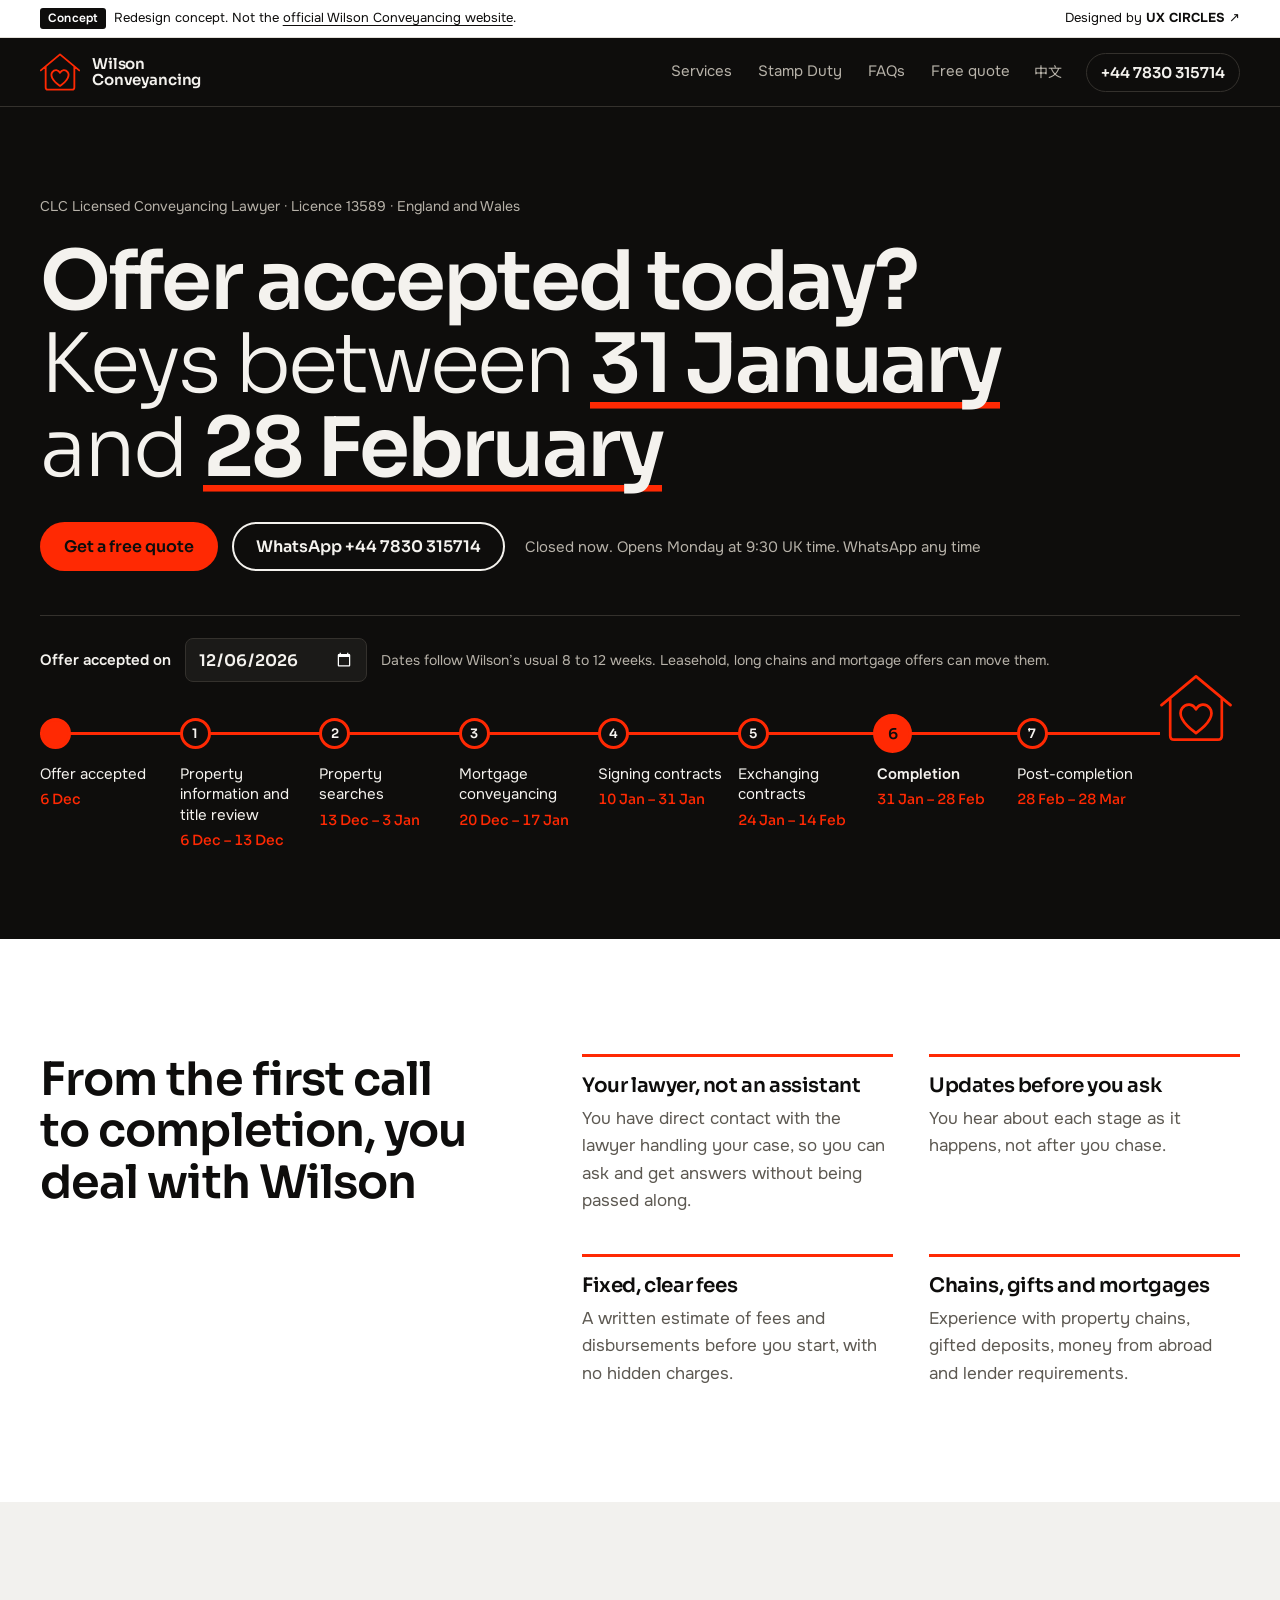
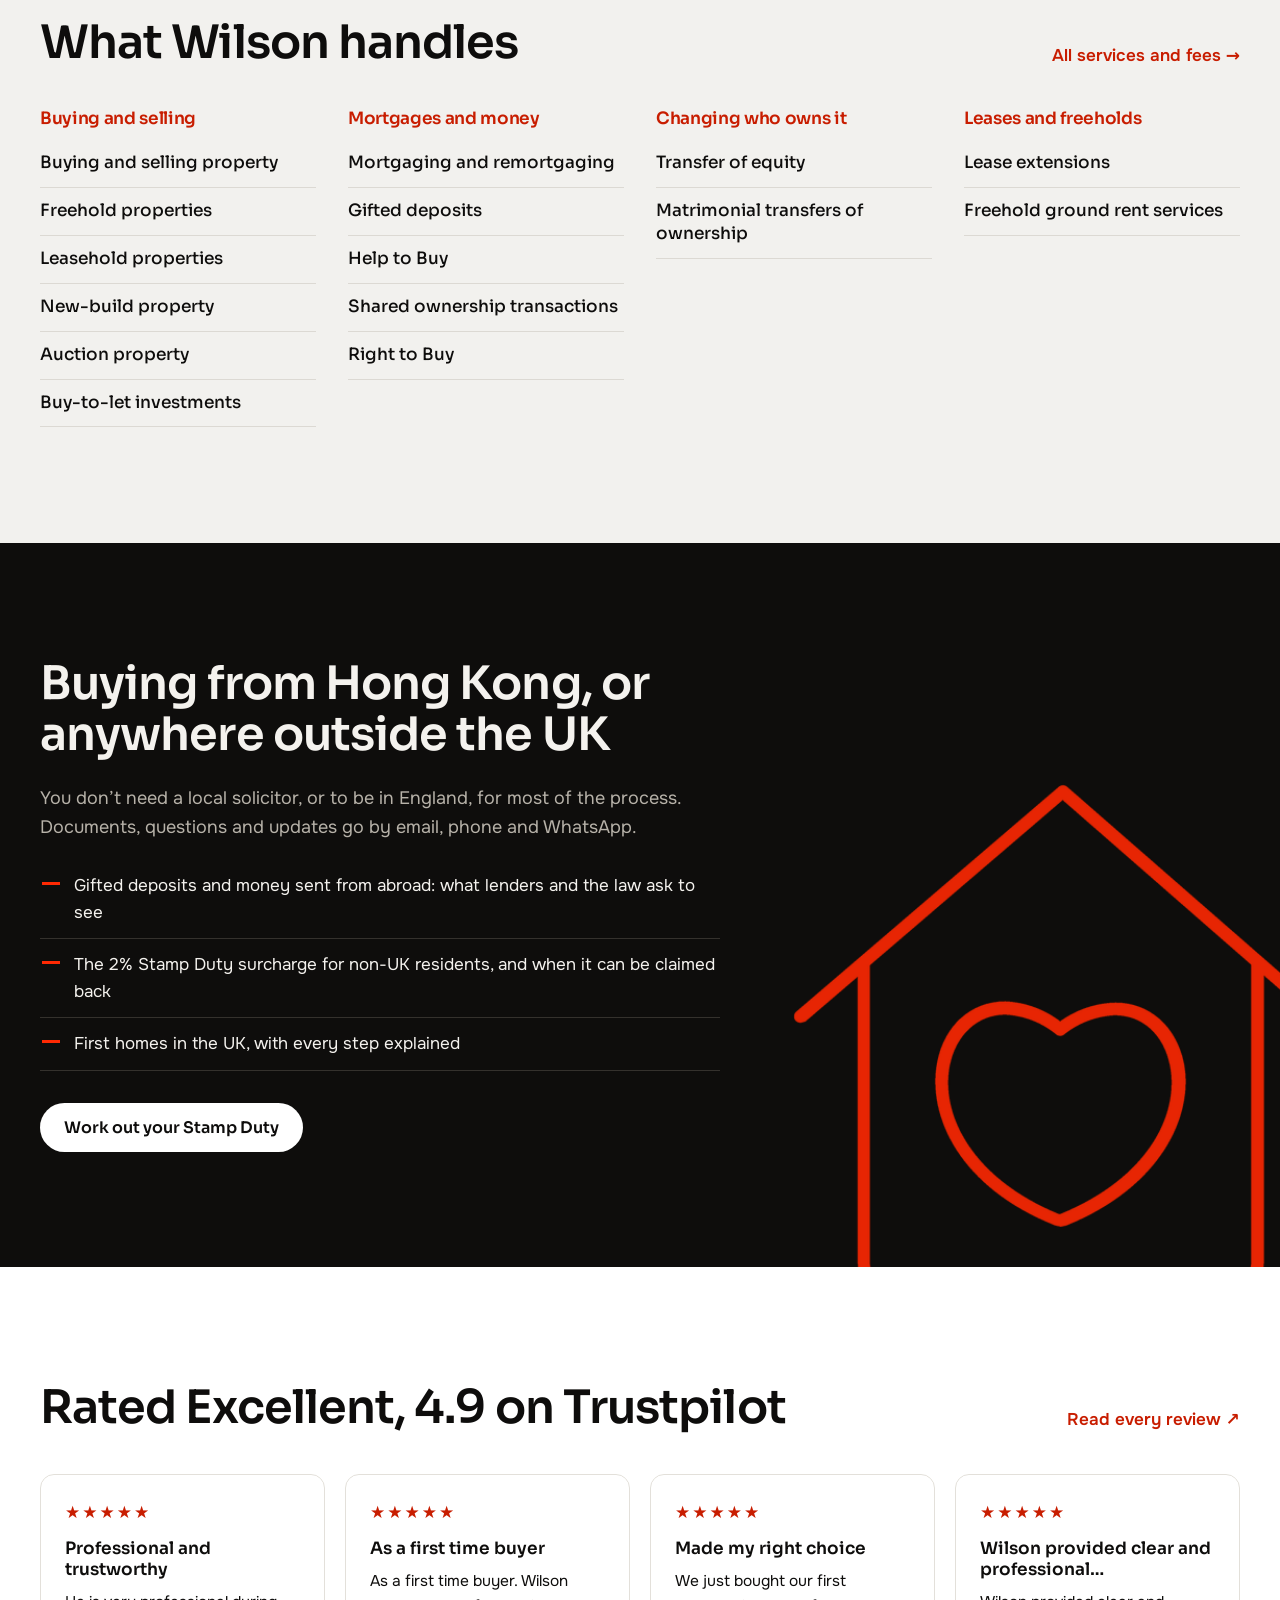
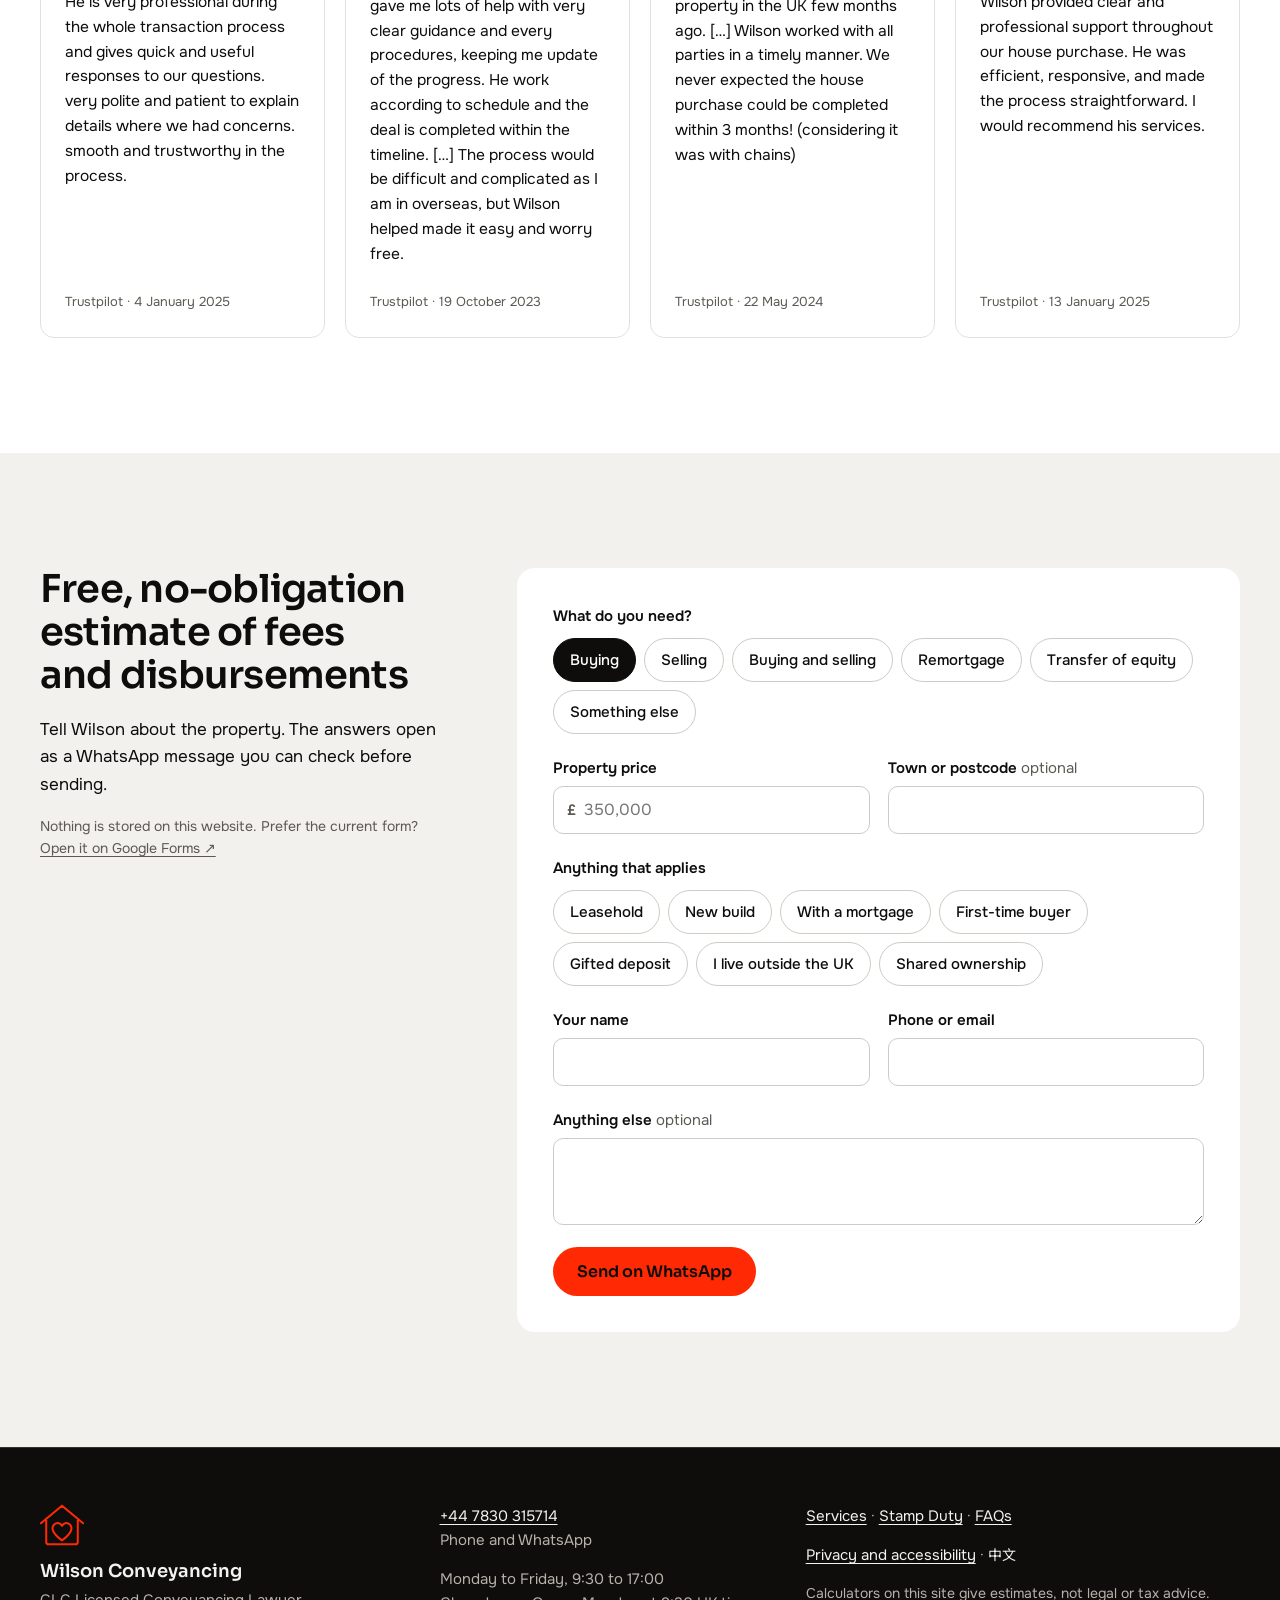
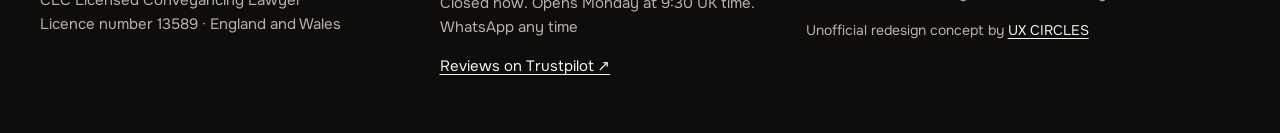
==== index.html @ d103809d "Wilson Conveyancing redesign concept (EN + 繁中) Co-Authored-By: Claude Opus 5.5 <noreply@anthropic.co" ====
<!doctype html>
<html lang="en-GB">
<head>
<meta charset="utf-8">
<meta name="viewport" content="width=device-width, initial-scale=1">
<meta name="robots" content="noindex, nofollow">
<title>Wilson Conveyancing · CLC licensed conveyancing lawyer</title>
<meta name="description" content="Conveyancing for buyers and sellers in England and Wales, with direct access to your lawyer. Free estimate of fees and disbursements.">
<link rel="alternate" hreflang="en" href="https://uxcircles.github.io/wilsonconveyancing/">
<link rel="alternate" hreflang="zh-Hant" href="https://uxcircles.github.io/wilsonconveyancing/zh/">
<link rel="icon" type="image/png" href="assets/img/favicon.png">
<link rel="apple-touch-icon" href="assets/img/apple-touch-icon.png">
<meta name="theme-color" content="#0e0d0c">
<link rel="preload" href="assets/fonts/sora.woff2" as="font" type="font/woff2" crossorigin>
<link rel="preload" href="assets/fonts/onest.woff2" as="font" type="font/woff2" crossorigin>
<link rel="stylesheet" href="assets/site.css?v=2">
<script defer src="assets/site.js?v=2"></script>
</head>
<body>
<a class="skip" href="#main">Skip to content</a>
<div class="concept-bar" role="note">
  <div class="wrap concept-in">
    <p><span class="concept-tag">Concept</span>Redesign concept. Not the <a href="https://www.wilsonconveyancing.com/" target="_blank" rel="noopener">official Wilson Conveyancing website</a>.</p>
    <a class="concept-by" href="https://ux-circles.com/professionals" target="_blank" rel="noopener">Designed by <strong>UX CIRCLES</strong> ↗</a>
  </div>
</div>
<header class="site-head">
  <div class="wrap head-in">
    <a class="brand" href="./" aria-label="Wilson Conveyancing, home">
      <svg class="brand-mark" viewBox="0 0 240 225" aria-hidden="true"><path d="M5 103 L120 7 L235 103 M34 79 V205 Q34 218 47 218 H193 Q206 218 206 205 V79 M120 196 C72 162 60 132 74 113 C88 95 110 99 120 117 C130 99 152 95 166 113 C180 132 168 162 120 196 Z"/></svg>
      <span class="brand-name">Wilson<br>Conveyancing</span>
    </a>
    <nav class="nav" aria-label="Main"><a href="services.html">Services</a><a href="stamp-duty.html">Stamp Duty</a><a href="faqs.html">FAQs</a><a href="./#quote">Free quote</a></nav>
    <a class="lang" href="zh/" lang="zh-Hant" hreflang="zh-Hant">中文</a>
    <a class="head-call" href="tel:+447830315714">+44 7830 315714</a>
    <button class="menu-btn" type="button" aria-expanded="false" aria-controls="menu">Menu</button>
  </div>
  <div class="menu" id="menu" hidden>
    <nav class="wrap" aria-label="Menu">
      <a href="services.html">Services</a><a href="stamp-duty.html">Stamp Duty</a><a href="faqs.html">FAQs</a><a href="./#quote">Free quote</a>
      <a href="tel:+447830315714">Call +44 7830 315714</a>
      <a href="https://wa.me/447830315714?text=Hello%20Wilson%2C%20I%20have%20a%20conveyancing%20question.">WhatsApp</a>
      <a class="lang" href="zh/" lang="zh-Hant" hreflang="zh-Hant">中文</a>
    </nav>
  </div>
</header>
<main id="main">
<section class="hero" aria-labelledby="h1">
  <div class="wrap">
    <p class="licence">CLC Licensed Conveyancing Lawyer · Licence 13589 · England and Wales</p>
    <h1 id="h1"><span data-h1a>Offer accepted today?</span><br><span class="h1-2">Keys between <span data-k1>12 January</span> and <span data-k2>9 February</span></span></h1>
    <div class="hero-act">
      <a class="btn btn-red" href="#quote">Get a free quote</a>
      <a class="btn btn-line" href="https://wa.me/447830315714?text=Hello%20Wilson%2C%20my%20offer%20has%20been%20accepted%20and%20I%20need%20a%20conveyancer.">WhatsApp +44 7830 315714</a>
      <p class="open-now" data-open></p>
    </div>
    <form class="when" data-when onsubmit="return false">
      <label for="offer">Offer accepted on</label>
      <input id="offer" name="offer" type="date" value="2026-11-17">
      <p class="when-note">Dates follow Wilson’s usual 8 to 12 weeks. Leasehold, long chains and mortgage offers can move them.</p>
    </form>
    <ol class="track" aria-label="The seven stages, with estimated dates">
      <li class="stop is-today"><span class="stop-n" aria-hidden="true"></span><span class="stop-name">Offer accepted</span><time class="stop-date" data-today>17 Nov</time></li>
      <li class="stop" data-from="0" data-to="1">
        <span class="stop-n">1</span>
        <span class="stop-name">Property information and title review</span>
        <time class="stop-date" data-range>17 Nov – 24 Nov</time>
      </li>
      <li class="stop" data-from="1" data-to="4">
        <span class="stop-n">2</span>
        <span class="stop-name">Property searches</span>
        <time class="stop-date" data-range>24 Nov – 15 Dec</time>
      </li>
      <li class="stop" data-from="2" data-to="6">
        <span class="stop-n">3</span>
        <span class="stop-name">Mortgage conveyancing</span>
        <time class="stop-date" data-range>1 Dec – 29 Dec</time>
      </li>
      <li class="stop" data-from="5" data-to="8">
        <span class="stop-n">4</span>
        <span class="stop-name">Signing contracts</span>
        <time class="stop-date" data-range>22 Dec – 12 Jan</time>
      </li>
      <li class="stop" data-from="7" data-to="10">
        <span class="stop-n">5</span>
        <span class="stop-name">Exchanging contracts</span>
        <time class="stop-date" data-range>5 Jan – 26 Jan</time>
      </li>
      <li class="stop is-keys" data-from="8" data-to="12">
        <span class="stop-n">6</span>
        <span class="stop-name">Completion</span>
        <time class="stop-date" data-range>12 Jan – 9 Feb</time>
      </li>
      <li class="stop" data-from="12" data-to="16">
        <span class="stop-n">7</span>
        <span class="stop-name">Post-completion</span>
        <time class="stop-date" data-range>9 Feb – 9 Mar</time>
      </li>
      <li class="stop is-home"><svg class="track-house" viewBox="0 0 240 225" aria-hidden="true"><path d="M5 103 L120 7 L235 103 M34 79 V205 Q34 218 47 218 H193 Q206 218 206 205 V79 M120 196 C72 162 60 132 74 113 C88 95 110 99 120 117 C130 99 152 95 166 113 C180 132 168 162 120 196 Z"/></svg><span class="sr">Your new home</span></li>
    </ol>
  </div>
</section>

<section class="why" aria-labelledby="why-h">
  <div class="wrap why-in">
    <h2 id="why-h">From the first call to completion, you deal with Wilson</h2>
    <ul class="why-list"><li><h3>Your lawyer, not an assistant</h3><p>You have direct contact with the lawyer handling your case, so you can ask and get answers without being passed along.</p></li><li><h3>Updates before you ask</h3><p>You hear about each stage as it happens, not after you chase.</p></li><li><h3>Fixed, clear fees</h3><p>A written estimate of fees and disbursements before you start, with no hidden charges.</p></li><li><h3>Chains, gifts and mortgages</h3><p>Experience with property chains, gifted deposits, money from abroad and lender requirements.</p></li></ul>
  </div>
</section>

<section class="svc" aria-labelledby="svc-h">
  <div class="wrap">
    <div class="sec-head">
      <h2 id="svc-h">What Wilson handles</h2>
      <a class="more" href="services.html">All services and fees →</a>
    </div>
    <div class="svc-grid"><div class="svc-group">
        <h3>Buying and selling</h3>
        <ul><li>Buying and selling property</li><li>Freehold properties</li><li>Leasehold properties</li><li>New-build property</li><li>Auction property</li><li>Buy-to-let investments</li></ul>
      </div><div class="svc-group">
        <h3>Mortgages and money</h3>
        <ul><li>Mortgaging and remortgaging</li><li>Gifted deposits</li><li>Help to Buy</li><li>Shared ownership transactions</li><li>Right to Buy</li></ul>
      </div><div class="svc-group">
        <h3>Changing who owns it</h3>
        <ul><li>Transfer of equity</li><li>Matrimonial transfers of ownership</li></ul>
      </div><div class="svc-group">
        <h3>Leases and freeholds</h3>
        <ul><li>Lease extensions</li><li>Freehold ground rent services</li></ul>
      </div></div>
  </div>
</section>

<section class="abroad" aria-labelledby="abroad-h">
  <div class="wrap abroad-in">
    <div>
      <h2 id="abroad-h">Buying from Hong Kong, or anywhere outside the UK</h2>
      <p>You don’t need a local solicitor, or to be in England, for most of the process. Documents, questions and updates go by email, phone and WhatsApp.</p>
      <ul class="ticks">
        <li>Gifted deposits and money sent from abroad: what lenders and the law ask to see</li>
        <li>The 2% Stamp Duty surcharge for non-UK residents, and when it can be claimed back</li>
        <li>First homes in the UK, with every step explained</li>
      </ul>
      <a class="btn btn-ink" href="stamp-duty.html">Work out your Stamp Duty</a>
    </div>
  </div>
</section>

<section class="reviews" aria-labelledby="rev-h">
  <div class="wrap">
    <div class="sec-head">
      <h2 id="rev-h">Rated Excellent, 4.9 on Trustpilot</h2>
      <a class="more" href="https://uk.trustpilot.com/review/wilsonconveyancing.com" target="_blank" rel="noopener">Read every review ↗</a>
    </div>
    
    <div class="rev-grid"><figure class="review">
        <div class="stars" role="img" aria-label="5 out of 5 stars">★★★★★</div>
        <blockquote lang="en"><p class="review-t">Professional and trustworthy</p><p>He is very professional during the whole transaction process and gives quick and useful responses to our questions. very polite and patient to explain details where we had concerns. smooth and trustworthy in the process.</p></blockquote>
        <figcaption>Trustpilot · 4 January 2025</figcaption>
      </figure><figure class="review">
        <div class="stars" role="img" aria-label="5 out of 5 stars">★★★★★</div>
        <blockquote lang="en"><p class="review-t">As a first time buyer</p><p>As a first time buyer. Wilson gave me lots of help with very clear guidance and every procedures, keeping me update of the progress. He work according to schedule and the deal is completed within the timeline. […] The process would be difficult and complicated as I am in overseas, but Wilson helped made it easy and worry free.</p></blockquote>
        <figcaption>Trustpilot · 19 October 2023</figcaption>
      </figure><figure class="review">
        <div class="stars" role="img" aria-label="5 out of 5 stars">★★★★★</div>
        <blockquote lang="en"><p class="review-t">Made my right choice</p><p>We just bought our first property in the UK few months ago. […] Wilson worked with all parties in a timely manner. We never expected the house purchase could be completed within 3 months! (considering it was with chains)</p></blockquote>
        <figcaption>Trustpilot · 22 May 2024</figcaption>
      </figure><figure class="review">
        <div class="stars" role="img" aria-label="5 out of 5 stars">★★★★★</div>
        <blockquote lang="en"><p class="review-t">Wilson provided clear and professional…</p><p>Wilson provided clear and professional support throughout our house purchase. He was efficient, responsive, and made the process straightforward. I would recommend his services.</p></blockquote>
        <figcaption>Trustpilot · 13 January 2025</figcaption>
      </figure></div>
  </div>
</section>

<section class="quote" id="quote" aria-labelledby="quote-h">
  <div class="wrap quote-in">
    <div class="quote-intro">
      <h2 id="quote-h">Free, no-obligation estimate of fees and disbursements</h2>
      <p>Tell Wilson about the property. The answers open as a WhatsApp message you can check before sending.</p>
      <p class="small">Nothing is stored on this website. Prefer the current form? <a href="https://docs.google.com/forms/d/e/1FAIpQLSc4QtbSvw-BhrDXk7WS0zhD2-UsG5Y28SyGAZ3gGmLEoxiXWg/viewform" target="_blank" rel="noopener">Open it on Google Forms ↗</a></p>
    </div>
    <form class="qform" data-quote novalidate>
      <fieldset><legend>What do you need?</legend><div class="pills"><label class="pill"><input type="radio" name="need" value="buy" checked><span>Buying</span></label><label class="pill"><input type="radio" name="need" value="sell"><span>Selling</span></label><label class="pill"><input type="radio" name="need" value="both"><span>Buying and selling</span></label><label class="pill"><input type="radio" name="need" value="remortgage"><span>Remortgage</span></label><label class="pill"><input type="radio" name="need" value="equity"><span>Transfer of equity</span></label><label class="pill"><input type="radio" name="need" value="other"><span>Something else</span></label></div></fieldset>
      <div class="row2">
        <label><span>Property price</span><span class="money"><span aria-hidden="true">£</span><input name="price" inputmode="numeric" autocomplete="off" placeholder="350,000"></span></label>
        <label><span>Town or postcode <span class="opt">optional</span></span><input name="where" autocomplete="off"></label>
      </div>
      <fieldset><legend>Anything that applies</legend><div class="pills"><label class="pill"><input type="checkbox" name="flag" value="leasehold"><span>Leasehold</span></label><label class="pill"><input type="checkbox" name="flag" value="newbuild"><span>New build</span></label><label class="pill"><input type="checkbox" name="flag" value="mortgage"><span>With a mortgage</span></label><label class="pill"><input type="checkbox" name="flag" value="ftb"><span>First-time buyer</span></label><label class="pill"><input type="checkbox" name="flag" value="gift"><span>Gifted deposit</span></label><label class="pill"><input type="checkbox" name="flag" value="abroad"><span>I live outside the UK</span></label><label class="pill"><input type="checkbox" name="flag" value="shared"><span>Shared ownership</span></label></div></fieldset>
      <div class="row2">
        <label>Your name<input name="name" autocomplete="name" required></label>
        <label>Phone or email<input name="contact" autocomplete="email" required></label>
      </div>
      <label><span>Anything else <span class="opt">optional</span></span><textarea name="note" rows="3"></textarea></label>
      <p class="form-err" data-err role="alert" hidden>Please add your name and a phone number or email.</p>
      <button class="btn btn-red" type="submit">Send on WhatsApp</button>
    </form>
  </div>
</section>

</main>
<footer class="foot">
  <div class="wrap foot-grid">
    <div class="foot-brand">
      <svg class="foot-mark" viewBox="0 0 240 225" aria-hidden="true"><path d="M5 103 L120 7 L235 103 M34 79 V205 Q34 218 47 218 H193 Q206 218 206 205 V79 M120 196 C72 162 60 132 74 113 C88 95 110 99 120 117 C130 99 152 95 166 113 C180 132 168 162 120 196 Z"/></svg>
      <p class="foot-name">Wilson Conveyancing</p>
      <p>CLC Licensed Conveyancing Lawyer<br>Licence number 13589 · England and Wales</p>
    </div>
    <div>
      <p><a href="tel:+447830315714">+44 7830 315714</a><br>Phone and WhatsApp</p>
      <p>Monday to Friday, 9:30 to 17:00<br><span class="open-now" data-open></span></p>
      <p><a href="https://uk.trustpilot.com/review/wilsonconveyancing.com" target="_blank" rel="noopener">Reviews on Trustpilot ↗</a></p>
    </div>
    <div>
      <p><a href="services.html">Services</a> · <a href="stamp-duty.html">Stamp Duty</a> · <a href="faqs.html">FAQs</a></p>
      <p><a href="privacy.html">Privacy and accessibility</a> · <a class="lang" href="zh/" lang="zh-Hant" hreflang="zh-Hant">中文</a></p>
      <p class="small">Calculators on this site give estimates, not legal or tax advice.</p>
      <p class="small">Unofficial redesign concept by <a href="https://ux-circles.com/professionals" target="_blank" rel="noopener">UX CIRCLES</a></p>
    </div>
  </div>
</footer>
<nav class="mbar" aria-label="Quick actions">
  <a href="tel:+447830315714">Call</a>
  <a href="https://wa.me/447830315714?text=Hello%20Wilson%2C%20I%20have%20a%20conveyancing%20question.">WhatsApp</a>
  <a href="./#quote">Free quote</a>
</nav>
</body>
</html>
---- assets/site.css ----
/* Wilson Conveyancing concept. One vermilion line (the firm's house-and-heart mark) on ink and white. */
@font-face { font-family: "Sora"; src: url("fonts/sora.woff2") format("woff2"); font-weight: 300 800; font-display: swap; }
@font-face { font-family: "Onest"; src: url("fonts/onest.woff2") format("woff2"); font-weight: 400 700; font-display: swap; }
@font-face { font-family: "Chiron Hei HK"; src: url("fonts/chiron-400.woff2") format("woff2"); font-weight: 400; font-display: swap; }
@font-face { font-family: "Chiron Hei HK"; src: url("fonts/chiron-700.woff2") format("woff2"); font-weight: 600 800; font-display: swap; }

:root {
  --ink: #0e0d0c;
  --ink-2: #1b1a18;
  --ink-line: #34312d;
  --paper: #ffffff;
  --mist: #f2f1ee;
  --stone: #5d5952;
  --red: #ff2903;      /* the logo line, sampled from their PNG */
  --red-text: #c81d00; /* the same red, darkened for text on white (AA) */
  --on-ink: #f4f2ee;
  --on-ink-2: #b7b2a9;
  --display: "Sora", "Chiron Hei HK", system-ui, sans-serif;
  --text: "Onest", "Chiron Hei HK", system-ui, sans-serif;
  --head-h: 68px;
  --line: 3px;
}
:lang(zh-Hant-HK), :lang(zh-Hant) { --display: "Sora", "Chiron Hei HK", sans-serif; --text: "Onest", "Chiron Hei HK", sans-serif; }

*, *::before, *::after { box-sizing: border-box; }
html, body { overflow-x: clip; }
html { scroll-padding-top: calc(var(--head-h) + 16px); -webkit-text-size-adjust: 100%; }
body { margin: 0; background: var(--paper); color: var(--ink); font: 400 1.0625rem/1.6 var(--text); }
:lang(zh-Hant-HK) body, html:lang(zh-Hant-HK) body { line-height: 1.75; }
img, svg { display: block; max-width: 100%; }
a { color: inherit; text-underline-offset: .2em; text-decoration-thickness: 1px; }
a:hover { text-decoration-color: var(--red); }
:focus-visible { outline: 3px solid var(--red); outline-offset: 3px; border-radius: 2px; }
h1, h2, h3 { font-family: var(--display); font-weight: 600; letter-spacing: -.02em; line-height: 1.12; margin: 0 0 .5em; text-wrap: balance; }
html:lang(zh-Hant-HK) h1, html:lang(zh-Hant-HK) h2, html:lang(zh-Hant-HK) h3 { letter-spacing: 0; line-height: 1.3; font-weight: 700; }
p { margin: 0 0 1em; }
.wrap { width: min(1200px, 100% - 40px); margin-inline: auto; }
.small { font-size: .875rem; color: var(--stone); }
.sr { position: absolute; width: 1px; height: 1px; overflow: hidden; clip: rect(0 0 0 0); white-space: nowrap; }
.skip { position: absolute; left: 12px; top: -60px; z-index: 100; background: var(--red); color: var(--ink); padding: 10px 14px; font-weight: 600; }
.skip:focus { top: 12px; }

/* ---------- concept bar ---------- */
.concept-bar { background: var(--paper); color: var(--ink); font-size: .8125rem; border-bottom: 1px solid #e3e0da; }
.concept-in { display: flex; gap: 8px 20px; justify-content: space-between; align-items: center; padding: 8px 0; flex-wrap: wrap; }
.concept-in p { margin: 0; }
.concept-tag { display: inline-block; background: var(--ink); color: var(--paper); font-weight: 600; padding: 1px 8px; margin-right: 8px; border-radius: 3px; font-size: .75rem; letter-spacing: .02em; }
.concept-by { text-decoration: none; white-space: nowrap; }

/* ---------- header ---------- */
.site-head { position: sticky; top: 0; z-index: 50; background: var(--ink); color: var(--on-ink); border-bottom: 1px solid var(--ink-line); }
.head-in { display: flex; align-items: center; gap: 24px; min-height: var(--head-h); }
.brand { display: flex; align-items: center; gap: 12px; text-decoration: none; margin-right: auto; }
.brand-mark { width: 40px; height: 38px; fill: none; stroke: var(--red); stroke-width: 11; stroke-linecap: round; stroke-linejoin: round; }
.brand-name { font: 600 .9375rem/1.1 var(--display); letter-spacing: -.01em; }
.nav { display: flex; gap: 26px; font-size: .9375rem; }
.nav a { text-decoration: none; color: var(--on-ink-2); padding: 8px 0; border-bottom: var(--line) solid transparent; }
.nav a:hover, .nav a[aria-current] { color: var(--on-ink); border-bottom-color: var(--red); }
.lang { font-size: .875rem; text-decoration: none; color: var(--on-ink-2); }
.head-call { font: 600 .9375rem var(--display); text-decoration: none; white-space: nowrap; padding: 9px 14px; border: 1px solid var(--ink-line); border-radius: 999px; }
.head-call:hover { border-color: var(--red); }
.menu-btn { display: none; font: 600 .9375rem var(--text); color: var(--on-ink); background: none; border: 1px solid var(--ink-line); border-radius: 999px; padding: 10px 16px; min-height: 44px; cursor: pointer; }
.menu { background: var(--ink); border-top: 1px solid var(--ink-line); }
.menu nav { display: grid; padding: 8px 0 20px; }
.menu a { padding: 14px 0; text-decoration: none; border-bottom: 1px solid var(--ink-line); font: 500 1.125rem var(--display); }

/* ---------- buttons ---------- */
.btn { display: inline-flex; align-items: center; justify-content: center; min-height: 48px; padding: 12px 22px; border-radius: 999px; font: 600 1rem var(--display); text-decoration: none; border: 2px solid transparent; cursor: pointer; }
.btn-red { background: var(--red); color: var(--ink); }
.btn-red:hover { background: #ff5a3b; }
.btn-line { border-color: currentColor; color: inherit; }
.btn-line:hover { border-color: var(--red); }
.btn-ink { background: var(--ink); color: var(--paper); }
.btn-ink:hover { background: #2a2825; }

/* ---------- hero: the calendar ---------- */
.hero { background: var(--ink); color: var(--on-ink); padding: clamp(40px, 7vw, 88px) 0 clamp(48px, 7vw, 96px); }
.licence { font-size: .875rem; color: var(--on-ink-2); margin-bottom: 22px; }
.hero h1 { font-size: clamp(2.5rem, 6.4vw, 5.75rem); font-weight: 600; line-height: 1.02; letter-spacing: -.035em; max-width: 17ch; margin-bottom: 32px; }
html:lang(zh-Hant-HK) .hero h1 { font-size: clamp(2.25rem, 5.6vw, 5rem); line-height: 1.2; letter-spacing: 0; max-width: 13em; }
.h1-2 { font-weight: 300; color: var(--on-ink); }
html:lang(zh-Hant-HK) .h1-2 { font-weight: 400; }
.h1-2 [data-k1], .h1-2 [data-k2] { font-weight: 600; white-space: nowrap; background: linear-gradient(var(--red), var(--red)) 0 92% / 100% .08em no-repeat; }
.hero-act { display: flex; flex-wrap: wrap; align-items: center; gap: 12px 14px; margin-bottom: 44px; }
.hero-act .open-now { margin: 0 0 0 6px; }
.open-now { font-size: .9375rem; color: var(--on-ink-2); }
.open-now[data-state="open"]::before { content: ""; display: inline-block; width: 9px; height: 9px; border-radius: 50%; background: #34c46a; margin-right: 8px; vertical-align: 1px; }
.when { display: flex; flex-wrap: wrap; align-items: center; gap: 8px 14px; margin-bottom: 36px; padding-top: 22px; border-top: 1px solid var(--ink-line); }
.when label { font-weight: 600; font-size: .9375rem; }
.hero .when input[type=date] { width: auto; font: 600 1rem var(--display); color: var(--on-ink); background: var(--ink-2); border: 1px solid var(--ink-line); border-radius: 8px; padding: 9px 12px; min-height: 44px; color-scheme: dark; }
.when-note { margin: 0; font-size: .875rem; color: var(--on-ink-2); flex: 1 1 320px; }

.track { list-style: none; margin: 0; padding: 0; display: grid; grid-template-columns: repeat(8, minmax(0, 1fr)) 84px; }
.stop { position: relative; padding-top: 46px; padding-right: 12px; }
.stop::before { content: ""; position: absolute; left: 0; right: 0; top: 14px; height: var(--line); background: var(--red); transform-origin: left; }
.stop-n { position: absolute; top: 0; left: 0; width: 31px; height: 31px; border-radius: 50%; background: var(--ink); border: var(--line) solid var(--red); display: grid; place-items: center; font: 600 .8125rem var(--display); z-index: 1; }
.is-today .stop-n { background: var(--red); }
.is-keys .stop-n { width: 39px; height: 39px; top: -4px; left: -4px; background: var(--red); color: var(--ink); font-size: .9375rem; }
.stop-name { display: block; font-size: .9375rem; line-height: 1.35; margin-bottom: 6px; }
.is-keys .stop-name { font-weight: 600; }
.stop-date { display: block; word-break: keep-all; font: 500 .875rem var(--display); color: var(--red); font-variant-numeric: tabular-nums; }
.is-home { padding: 0; }
.is-home::before { right: 50%; }
.track-house { position: absolute; left: 4px; top: -44px; width: 72px; height: 68px; fill: none; stroke: var(--red); stroke-width: 9; stroke-linecap: round; stroke-linejoin: round; background: var(--ink); }
/* draw-on */
.js .track .stop::before { transform: scaleX(0); transition: transform .32s linear; }
.js .track .stop-n, .js .track .stop-name, .js .track .stop-date { opacity: 0; transition: opacity .3s; }
.js .track-house path { stroke-dasharray: 1400; stroke-dashoffset: 1400; transition: stroke-dashoffset 1.1s ease-out; }
.js .track.drawn .stop::before { transform: none; }
.js .track.drawn .stop-n, .js .track.drawn .stop-name, .js .track.drawn .stop-date { opacity: 1; }
.js .track.drawn .track-house path { stroke-dashoffset: 0; }
.js .track.drawn .stop:nth-child(2)::before, .js .track.drawn .stop:nth-child(2) > * { transition-delay: .3s; }
.js .track.drawn .stop:nth-child(3)::before, .js .track.drawn .stop:nth-child(3) > * { transition-delay: .6s; }
.js .track.drawn .stop:nth-child(4)::before, .js .track.drawn .stop:nth-child(4) > * { transition-delay: .9s; }
.js .track.drawn .stop:nth-child(5)::before, .js .track.drawn .stop:nth-child(5) > * { transition-delay: 1.2s; }
.js .track.drawn .stop:nth-child(6)::before, .js .track.drawn .stop:nth-child(6) > * { transition-delay: 1.5s; }
.js .track.drawn .stop:nth-child(7)::before, .js .track.drawn .stop:nth-child(7) > * { transition-delay: 1.8s; }
.js .track.drawn .stop:nth-child(8)::before, .js .track.drawn .stop:nth-child(8) > * { transition-delay: 2.1s; }
.js .track.drawn .stop:nth-child(9)::before, .js .track.drawn .track-house path { transition-delay: 2.4s; }
@media (prefers-reduced-motion: reduce) {
  .js .track .stop::before, .js .track .stop > *, .js .track-house path { transition: none !important; transform: none !important; opacity: 1 !important; stroke-dashoffset: 0 !important; }
}

/* ---------- sections ---------- */
section { position: relative; }
.why, .svc, .reviews, .abroad, .quote { padding: clamp(64px, 9vw, 120px) 0; }
.sec-head { display: flex; justify-content: space-between; align-items: end; gap: 12px 24px; flex-wrap: wrap; margin-bottom: 40px; }
.sec-head h2 { margin: 0; }
h2 { font-size: clamp(1.875rem, 3.6vw, 3rem); }
.more { font-weight: 600; text-decoration: none; color: var(--red-text); }
.more:hover { text-decoration: underline; }

.why-in { display: grid; grid-template-columns: 5fr 7fr; gap: 40px 72px; align-items: start; }
.why h2 { position: sticky; top: calc(var(--head-h) + 32px); }
.why-list { list-style: none; margin: 0; padding: 0; display: grid; grid-template-columns: 1fr 1fr; gap: 40px 36px; counter-reset: w; }
.why-list li { border-top: var(--line) solid var(--red); padding-top: 18px; }
.why-list h3 { font-size: 1.25rem; margin-bottom: 8px; }
.why-list p { color: var(--stone); margin: 0; }

.svc { background: var(--mist); }
.svc-grid { display: grid; grid-template-columns: repeat(4, 1fr); gap: 32px; }
.svc-group h3 { font-size: 1.0625rem; color: var(--red-text); margin-bottom: 12px; }
.svc-group ul, .svc-block ul { list-style: none; margin: 0; padding: 0; }
.svc-group li { padding: 12px 0; border-bottom: 1px solid #dcd9d3; font: 500 1.0625rem/1.35 var(--display); }

.abroad { background: var(--ink); color: var(--on-ink); overflow: hidden; }
.abroad-in { position: relative; z-index: 1; display: grid; grid-template-columns: minmax(0, 680px); }
.abroad h2 { max-width: 18ch; }
html:lang(zh-Hant-HK) .abroad h2 { max-width: 14em; }
.abroad p { color: var(--on-ink-2); font-size: 1.125rem; }
.abroad::after { content: ""; position: absolute; right: -60px; bottom: -40px; width: min(46vw, 560px); aspect-ratio: 240/225; background: url("img/mark.png") center / contain no-repeat; opacity: .9; pointer-events: none; }
.ticks { list-style: none; padding: 0; margin: 0 0 32px; }
.ticks li { position: relative; padding: 12px 0 12px 34px; border-bottom: 1px solid var(--ink-line); }
.ticks li::before { content: ""; position: absolute; left: 2px; top: 22px; width: 18px; height: var(--line); background: var(--red); }
.abroad .btn-ink { background: var(--paper); color: var(--ink); }

.rev-note { color: var(--stone); }
.rev-grid { display: grid; grid-template-columns: repeat(4, 1fr); gap: 20px; }
.review { margin: 0; padding: 24px; border: 1px solid #e3e0da; border-radius: 14px; display: flex; flex-direction: column; }
.stars { color: var(--red-text); letter-spacing: 2px; margin-bottom: 12px; }
.review blockquote { margin: 0 0 16px; flex: 1; }
.review blockquote p { font-size: .9688rem; margin: 0 0 .6em; }
.review .review-t { font: 600 1.0625rem var(--display); }
.review figcaption { font-size: .8125rem; color: var(--stone); }

.quote { background: var(--mist); }
.quote-in { display: grid; grid-template-columns: 4fr 7fr; gap: 40px 64px; align-items: start; }
.quote-intro h2 { font-size: clamp(1.75rem, 3vw, 2.5rem); }
.qform { background: var(--paper); border-radius: 18px; padding: clamp(20px, 3vw, 36px); display: grid; gap: 22px; }
.qform label, .calc > label { display: grid; gap: 6px; font-weight: 600; font-size: .9375rem; }
.opt { font-weight: 400; color: var(--stone); }
fieldset { border: 0; margin: 0; padding: 0; min-width: 0; }
legend { font-weight: 600; font-size: .9375rem; margin-bottom: 10px; padding: 0; }
input:not([type=radio]):not([type=checkbox]), textarea { font: 400 1rem var(--text); color: var(--ink); width: 100%; min-height: 48px; padding: 11px 14px; border: 1.5px solid #cfcbc4; border-radius: 10px; background: var(--paper); }
textarea { resize: vertical; }
input:focus, textarea:focus { border-color: var(--ink); outline: none; box-shadow: 0 0 0 3px rgba(255, 41, 3, .35); }
.money { position: relative; display: block; }
.money > span { position: absolute; left: 14px; top: 50%; transform: translateY(-50%); font-weight: 600; color: var(--stone); }
.money input { padding-left: 30px !important; font-variant-numeric: tabular-nums; }
.row2 { display: grid; grid-template-columns: 1fr 1fr; gap: 18px; }
.pills { display: flex; flex-wrap: wrap; gap: 8px; }
.pill { position: relative; display: inline-flex !important; cursor: pointer; font-weight: 500 !important; }
.pill input { position: absolute; opacity: 0; inset: 0; margin: 0; cursor: pointer; }
.pill span { display: inline-flex; align-items: center; min-height: 44px; padding: 8px 16px; border: 1.5px solid #cfcbc4; border-radius: 999px; font-size: .9375rem; background: var(--paper); }
.pill input:checked + span { background: var(--ink); border-color: var(--ink); color: var(--paper); }
.pill input:focus-visible + span { outline: 3px solid var(--red); outline-offset: 2px; }
.form-err { color: var(--red-text); font-weight: 600; margin: 0; }
.qform .btn { justify-self: start; }

/* ---------- inner pages ---------- */
.page-head { background: var(--ink); color: var(--on-ink); padding: clamp(44px, 6vw, 80px) 0 0; }
.page-head h1 { font-size: clamp(2.25rem, 5vw, 4.25rem); letter-spacing: -.03em; max-width: 16ch; }
.page-head .lede { color: var(--on-ink-2); font-size: 1.125rem; max-width: 62ch; }
.page-head .wrap::after { content: ""; display: block; height: var(--line); margin-top: 40px; background: var(--red); }
.svc-page { display: grid; grid-template-columns: repeat(2, 1fr); gap: 56px 64px; padding: 72px 0; }
.svc-block h2 { font-size: 1.625rem; border-bottom: var(--line) solid var(--red); padding-bottom: 12px; }
.svc-block li { padding: 12px 0; border-bottom: 1px solid #e3e0da; font: 500 1.125rem var(--display); }
.fees { grid-column: 1 / -1; }
.fee-list { display: grid; grid-template-columns: repeat(3, 1fr); gap: 24px; margin: 0 0 20px; }
.fee-list dt { font: 600 1.125rem var(--display); margin-bottom: 6px; }
.fee-list dd { margin: 0; color: var(--stone); }
.fee-list a { color: var(--red-text); font-weight: 600; }

.calc-sec { padding: 64px 0 88px; }
.calc-in { display: grid; grid-template-columns: 1fr 1fr; gap: 40px; align-items: start; }
.calc { display: grid; gap: 22px; }
.money.big input { font: 600 2rem var(--display); min-height: 68px; padding-left: 40px !important; }
.money.big > span { font-size: 2rem; }
.calc-out { background: var(--ink); color: var(--on-ink); border-radius: 18px; padding: clamp(22px, 3vw, 36px); }
.calc-k { color: var(--on-ink-2); margin: 0; font-size: .9375rem; }
.calc-total { font: 600 clamp(2.75rem, 6vw, 4.25rem)/1.05 var(--display); letter-spacing: -.03em; margin: 4px 0 6px; font-variant-numeric: tabular-nums; }
.calc-eff { color: var(--on-ink-2); }
.bands { width: 100%; border-collapse: collapse; margin: 8px 0 18px; font-size: .9375rem; font-variant-numeric: tabular-nums; }
.bands th { text-align: left; font-weight: 500; color: var(--on-ink-2); border-bottom: 1px solid var(--ink-line); padding: 8px 6px 8px 0; }
.bands td { padding: 9px 6px 9px 0; border-bottom: 1px solid var(--ink-line); }
.bands td:last-child, .bands th:last-child { text-align: right; padding-right: 0; }
.calc-notes p { font-size: .9375rem; color: var(--on-ink-2); border-left: var(--line) solid var(--red); padding-left: 12px; }
.calc-foot { margin-top: 32px; max-width: 80ch; }

.faq-list { padding: 48px 0 80px; max-width: 860px; }
.faq { border-bottom: 1px solid #e3e0da; }
.faq summary { list-style: none; cursor: pointer; display: flex; justify-content: space-between; gap: 20px; align-items: center; padding: 24px 0; }
.faq summary::-webkit-details-marker { display: none; }
.faq summary h2 { font-size: clamp(1.25rem, 2.2vw, 1.625rem); margin: 0; }
.faq summary::after { content: ""; flex: none; width: 22px; height: 22px; background: linear-gradient(var(--red), var(--red)) center / 100% 3px no-repeat, linear-gradient(var(--red), var(--red)) center / 3px 100% no-repeat; transition: transform .2s; }
.faq[open] summary::after { transform: rotate(45deg); }
.faq-a { padding: 0 0 24px; max-width: 70ch; }
.faq-a li { margin-bottom: 8px; }
.faq-steps li::marker { font-family: var(--display); font-weight: 600; color: var(--red-text); }
.cta-band { background: var(--ink); color: var(--on-ink); padding: 56px 0; }
.cta-in { display: flex; flex-wrap: wrap; gap: 14px; align-items: center; }
.cta-in h2 { margin: 0 auto 0 0; font-size: clamp(1.5rem, 3vw, 2.25rem); }

.prose { max-width: 760px; padding: 56px 0 88px; }
.prose h2 { font-size: 1.5rem; margin-top: 1.4em; }

.lost { background: var(--ink); color: var(--on-ink); min-height: 70vh; display: grid; align-items: center; padding: 64px 0; }
.lost-line { width: min(600px, 100%); margin-bottom: 40px; fill: var(--red); stroke: var(--red); stroke-width: 3; }
.lost h1 { font-size: clamp(2.25rem, 5vw, 4rem); }
.lost .btn { margin: 8px 8px 0 0; }

/* ---------- footer + phone bar ---------- */
.foot { background: var(--ink); color: var(--on-ink-2); padding: 56px 0 40px; border-top: 1px solid var(--ink-line); font-size: .9375rem; }
.foot a { color: var(--on-ink); }
.foot-grid { display: grid; grid-template-columns: 1.1fr 1fr 1.3fr; gap: 32px; }
.foot-mark { width: 44px; height: 42px; fill: none; stroke: var(--red); stroke-width: 11; stroke-linecap: round; stroke-linejoin: round; margin-bottom: 14px; }
.foot-name { font: 600 1.125rem var(--display); color: var(--on-ink); margin-bottom: 6px; }
.foot .small { color: var(--on-ink-2); }
.mbar { display: none; }

/* ---------- responsive ---------- */
@media (max-width: 1080px) {
  .nav, .head-call { display: none; }
  .head-in > .lang { display: none; }
  .menu-btn { display: inline-flex; align-items: center; }
  .svc-grid { grid-template-columns: 1fr 1fr; }
  .rev-grid { grid-template-columns: 1fr 1fr; }
}
@media (max-width: 860px) {
  .track { grid-template-columns: 1fr; max-width: 520px; }
  .stop { padding: 0 0 26px 52px; min-height: 64px; }
  .stop::before { left: 14px; right: auto; top: 0; bottom: 0; width: var(--line); height: auto; transform-origin: top; }
  .js .track .stop::before { transform: scaleY(0); }
  .stop-n { left: 0; }
  .is-keys .stop-n { left: -4px; }
  .stop-name { padding-top: 4px; }
  .stop-date { display: inline; }
  .is-home { min-height: 80px; padding: 0; }
  .is-home::before { bottom: auto; height: 12px; }
  .track-house { top: 10px; left: -20px; }
  .why-in, .quote-in, .calc-in { grid-template-columns: 1fr; }
  .why h2 { position: static; }
  .svc-page { grid-template-columns: 1fr; }
  .fee-list { grid-template-columns: 1fr; }
  .foot-grid { grid-template-columns: 1fr; }
  .abroad::after { width: 260px; right: -90px; bottom: -70px; opacity: .22; }
  .mbar { display: grid; grid-template-columns: 1fr 1fr 1fr; position: fixed; left: 0; right: 0; bottom: 0; z-index: 60; background: var(--ink); border-top: 1px solid var(--ink-line); padding: 8px 8px calc(8px + env(safe-area-inset-bottom)); gap: 8px; }
  .mbar a { display: flex; align-items: center; justify-content: center; min-height: 48px; border-radius: 999px; text-decoration: none; color: var(--on-ink); font: 600 .9375rem var(--display); border: 1px solid var(--ink-line); }
  .mbar a:last-child { background: var(--red); color: var(--ink); border-color: var(--red); }
  body { padding-bottom: calc(72px + env(safe-area-inset-bottom)); }
  body.menu-open .mbar { display: none; }
}
@media (max-width: 600px) {
  .wrap { width: calc(100% - 32px); }
  :root { --head-h: 62px; }
  .concept-by { display: none; }
  .why-list, .row2, .svc-grid, .rev-grid { grid-template-columns: 1fr; }
  .hero-act .btn { width: 100%; }
  .hero-act .open-now { margin: 0; }
  .brand-mark { width: 34px; height: 32px; }
  .cta-in .btn { width: 100%; }
}
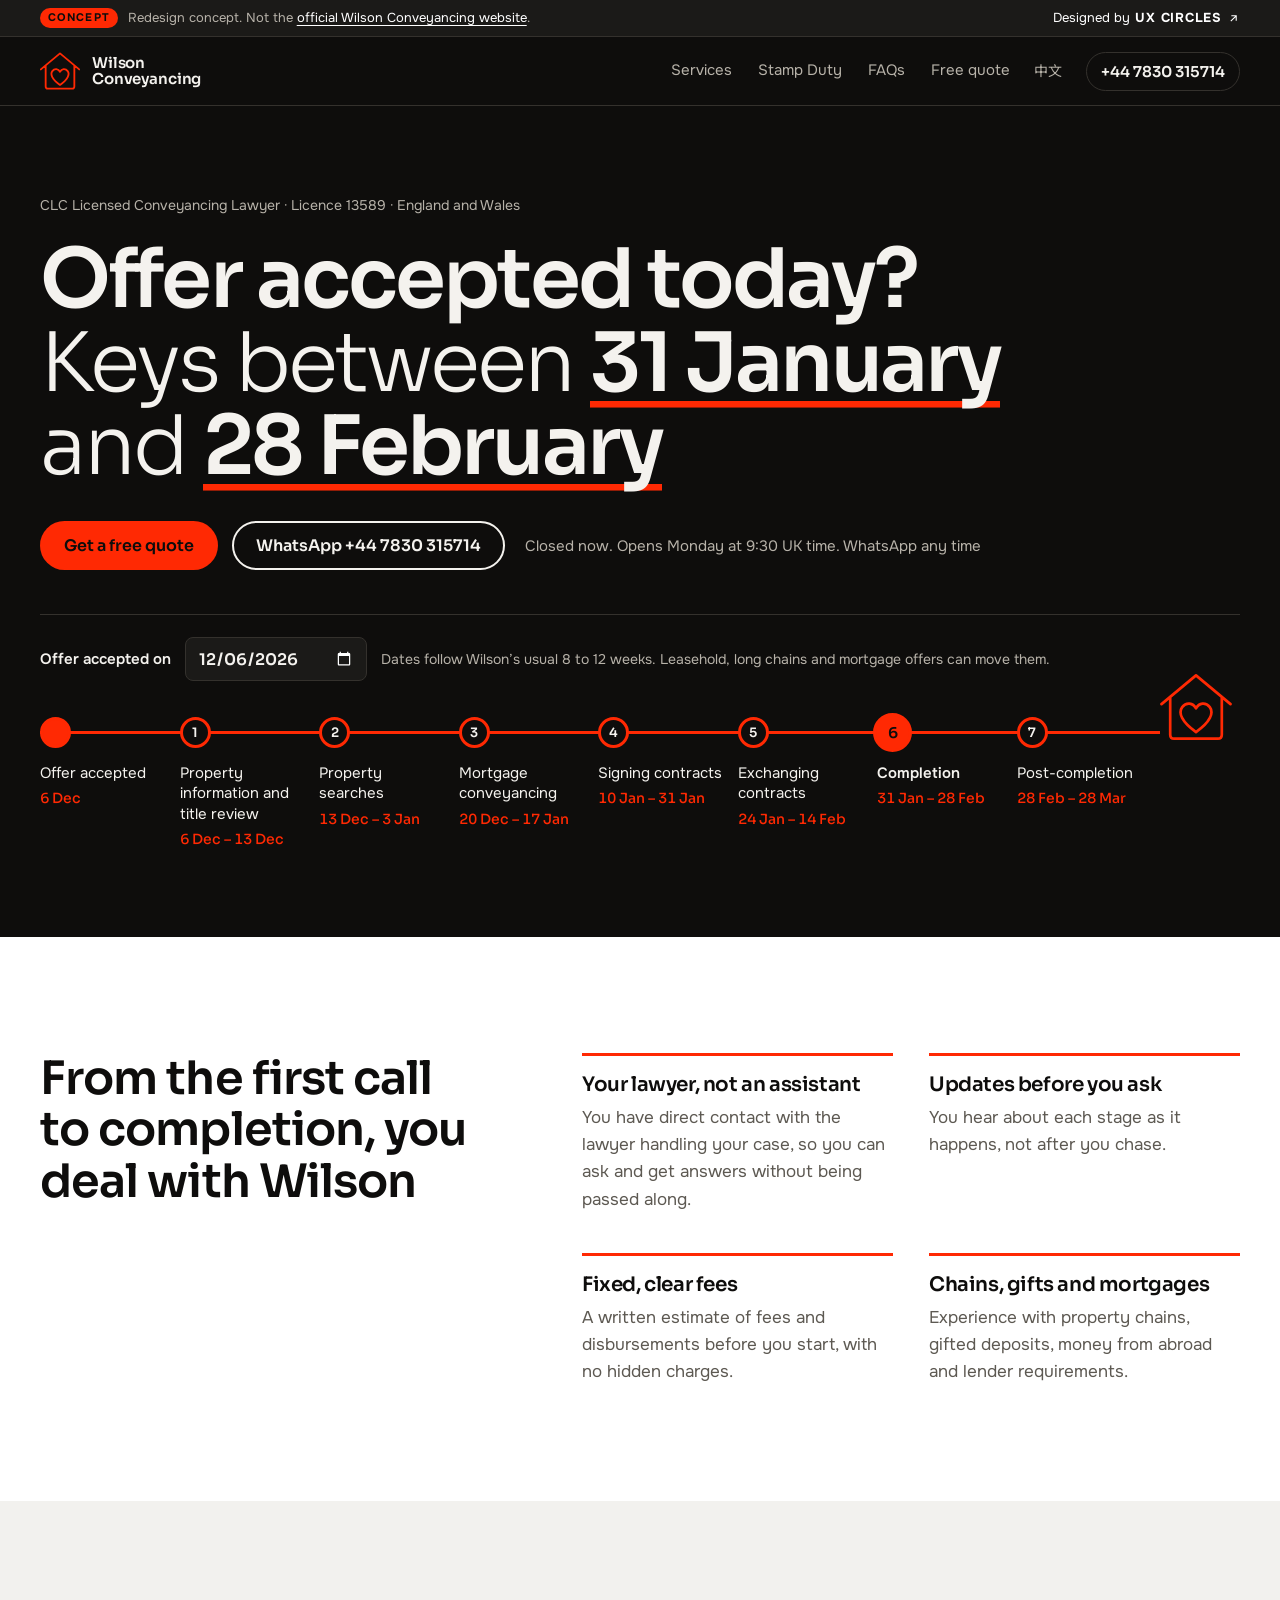
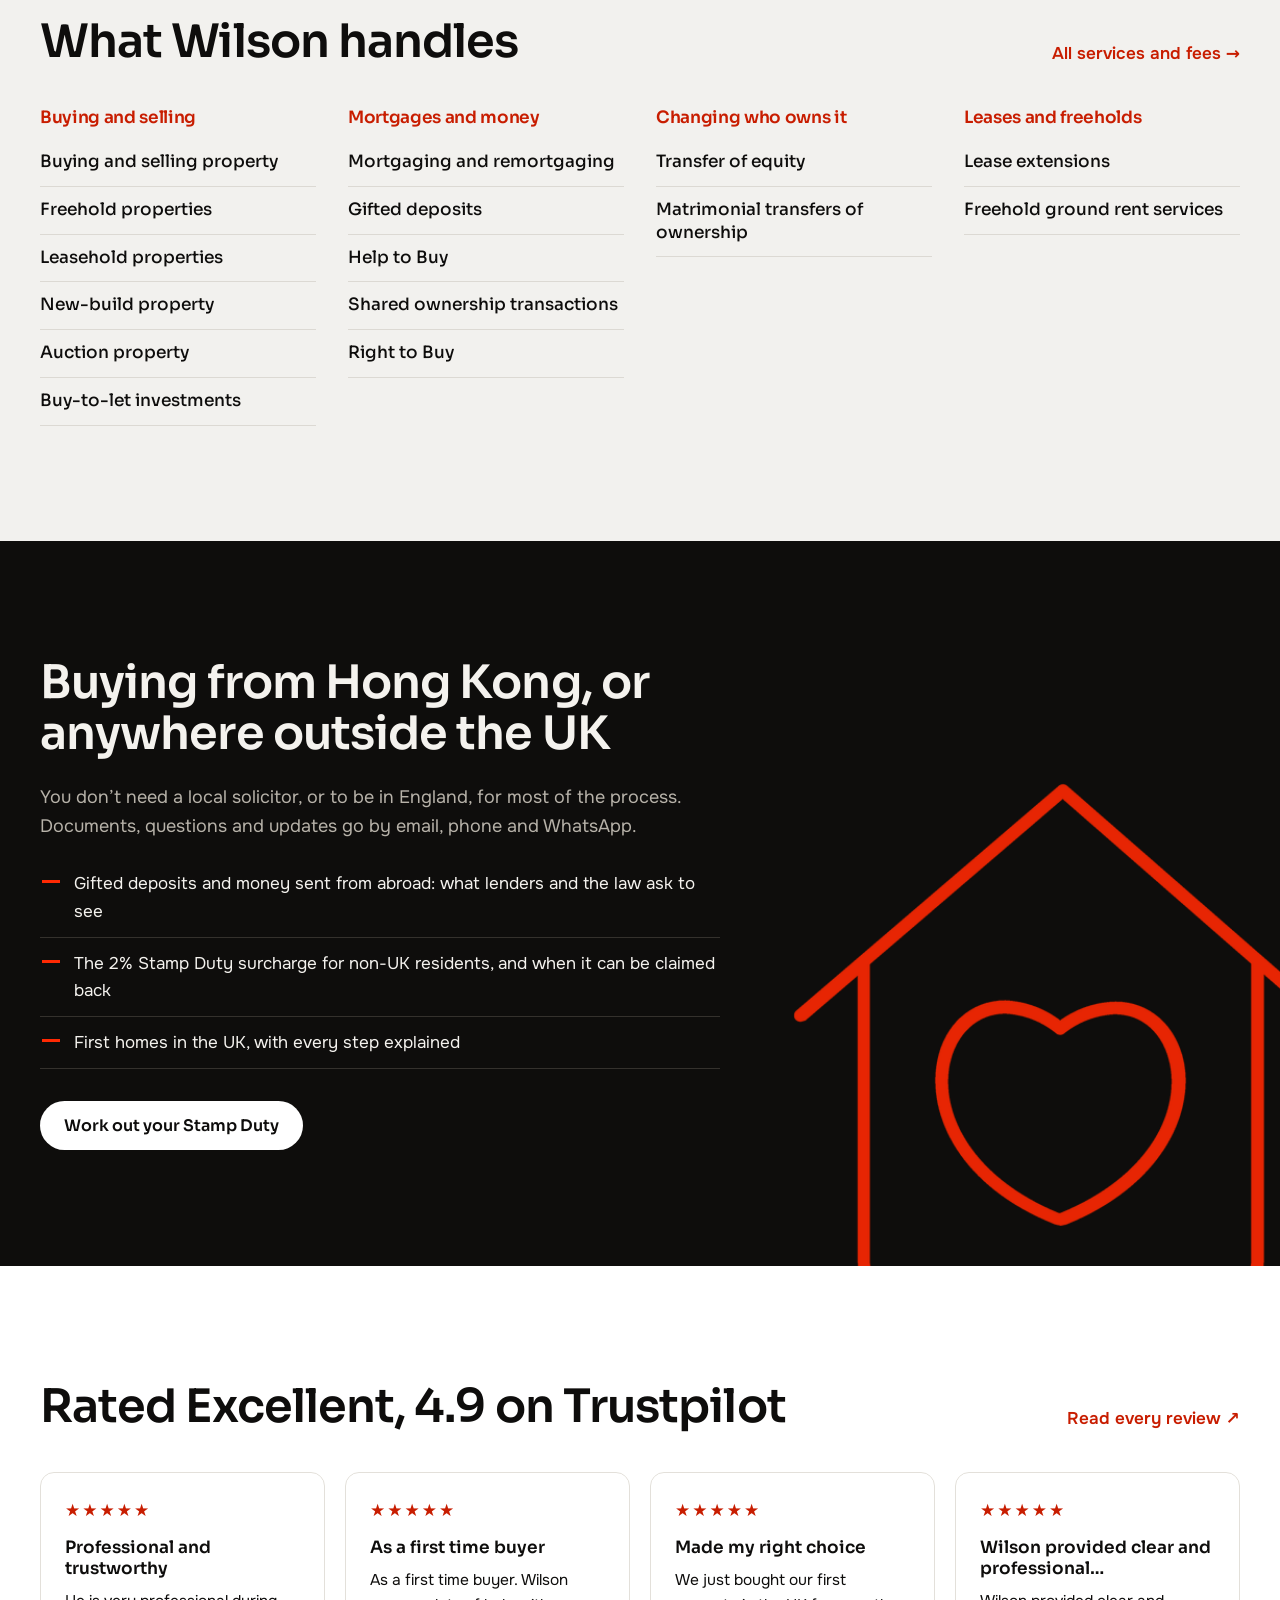
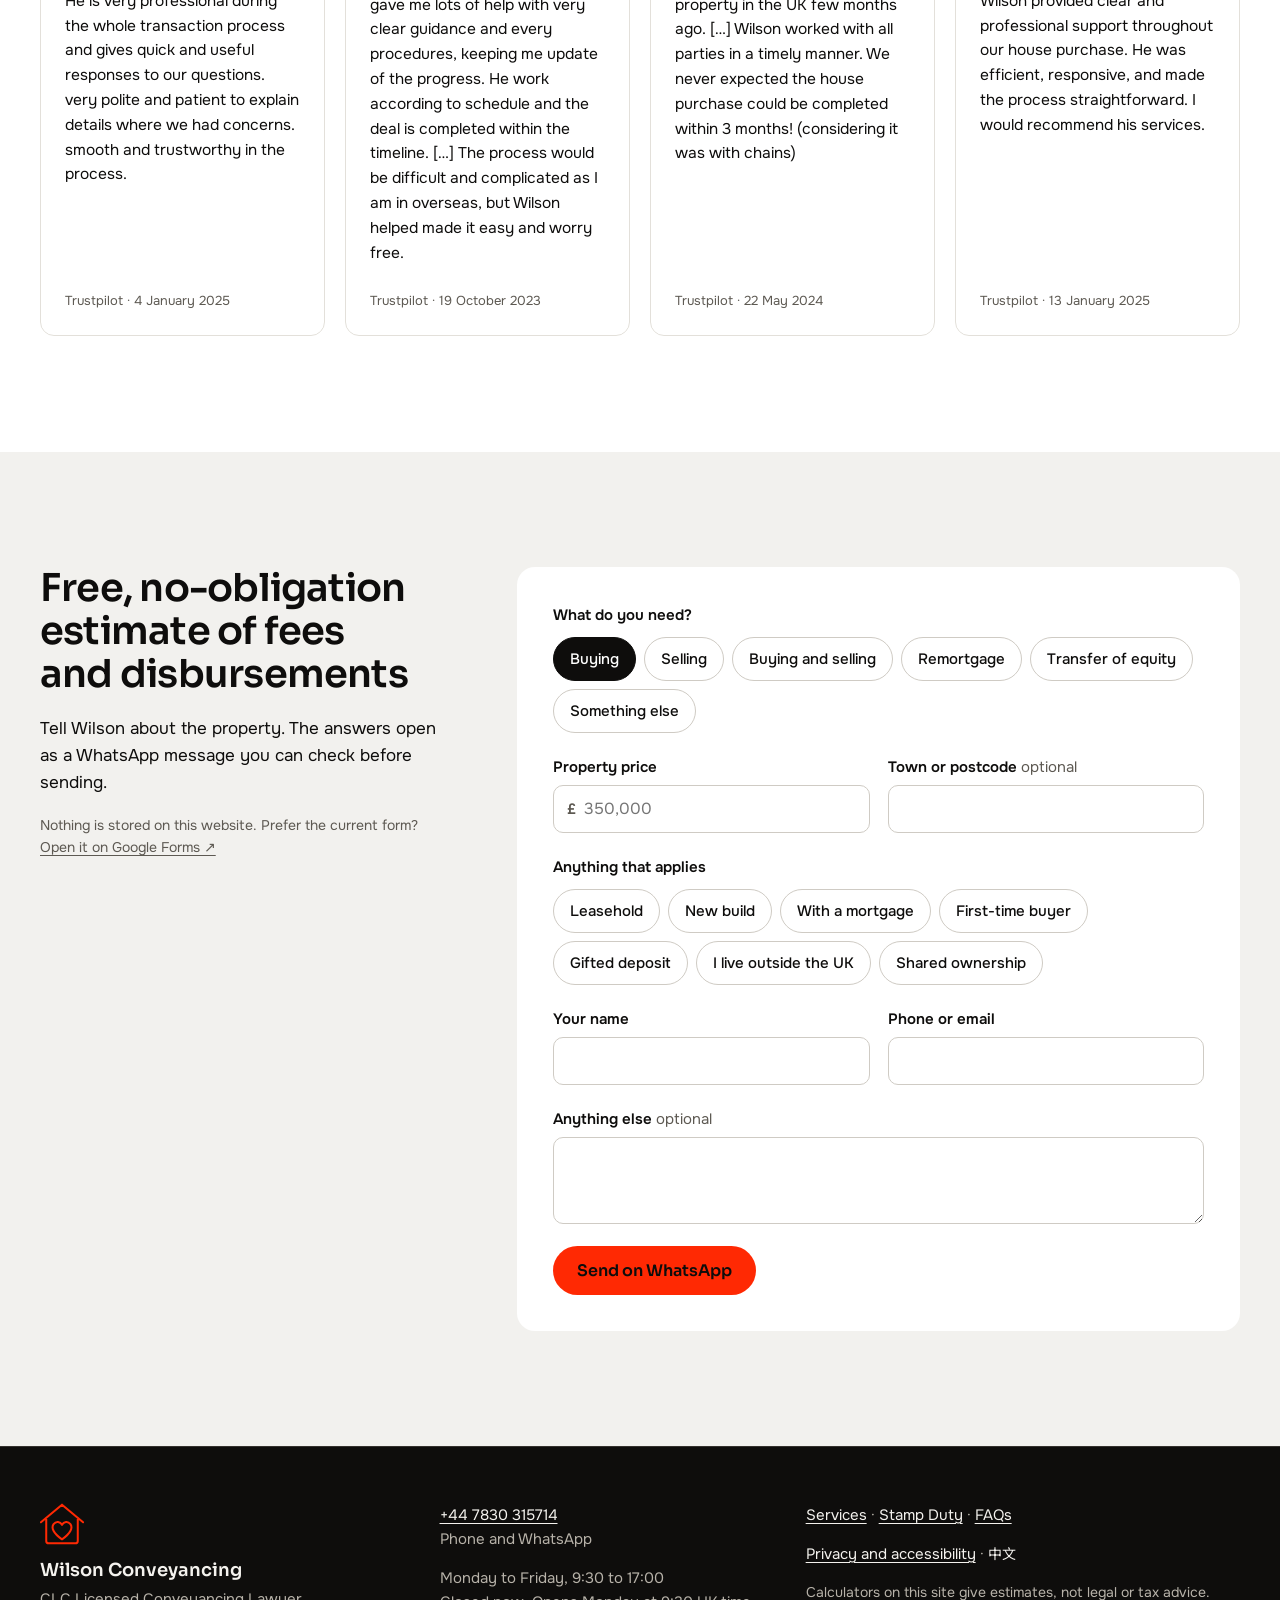
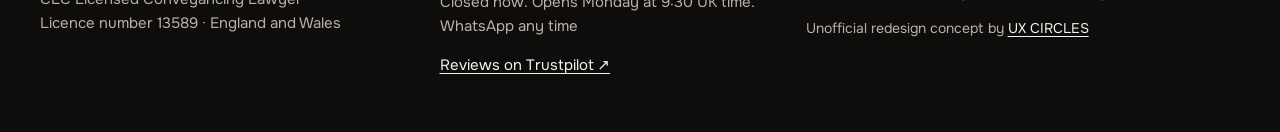
==== commit 35a7e11b: "Concept strip: same structure and behaviour as the other concepts Co-Authored-By: Claude Opus 5.5 <n" ====
--- a/index.html
+++ b/index.html
@@ -13,15 +13,15 @@
 <meta name="theme-color" content="#0e0d0c">
 <link rel="preload" href="assets/fonts/sora.woff2" as="font" type="font/woff2" crossorigin>
 <link rel="preload" href="assets/fonts/onest.woff2" as="font" type="font/woff2" crossorigin>
-<link rel="stylesheet" href="assets/site.css?v=2">
-<script defer src="assets/site.js?v=2"></script>
+<link rel="stylesheet" href="assets/site.css?v=3">
+<script defer src="assets/site.js?v=3"></script>
 </head>
 <body>
 <a class="skip" href="#main">Skip to content</a>
 <div class="concept-bar" role="note">
-  <div class="wrap concept-in">
-    <p><span class="concept-tag">Concept</span>Redesign concept. Not the <a href="https://www.wilsonconveyancing.com/" target="_blank" rel="noopener">official Wilson Conveyancing website</a>.</p>
-    <a class="concept-by" href="https://ux-circles.com/professionals" target="_blank" rel="noopener">Designed by <strong>UX CIRCLES</strong> ↗</a>
+  <div class="wrap concept-inner">
+    <p><span class="concept-tag">Concept</span><span class="concept-long">Redesign concept. Not the <a href="https://www.wilsonconveyancing.com/" target="_blank" rel="noopener">official Wilson Conveyancing website</a>.</span></p>
+    <a href="https://ux-circles.com/professionals" target="_blank" rel="noopener"><span class="concept-by">Designed by </span><strong>UX CIRCLES</strong> <svg viewBox="0 0 24 24" aria-hidden="true"><path d="M7 17 17 7M8 7h9v9"/></svg></a>
   </div>
 </div>
 <header class="site-head">
@@ -48,7 +48,7 @@
 <section class="hero" aria-labelledby="h1">
   <div class="wrap">
     <p class="licence">CLC Licensed Conveyancing Lawyer · Licence 13589 · England and Wales</p>
-    <h1 id="h1"><span data-h1a>Offer accepted today?</span><br><span class="h1-2">Keys between <span data-k1>12 January</span> and <span data-k2>9 February</span></span></h1>
+    <h1 id="h1"><span data-h1a>Offer accepted today?</span><br><span class="h1-2">Keys between <span data-k1>13 January</span> and <span data-k2>10 February</span></span></h1>
     <div class="hero-act">
       <a class="btn btn-red" href="#quote">Get a free quote</a>
       <a class="btn btn-line" href="https://wa.me/447830315714?text=Hello%20Wilson%2C%20my%20offer%20has%20been%20accepted%20and%20I%20need%20a%20conveyancer.">WhatsApp +44 7830 315714</a>
@@ -56,45 +56,45 @@
     </div>
     <form class="when" data-when onsubmit="return false">
       <label for="offer">Offer accepted on</label>
-      <input id="offer" name="offer" type="date" value="2026-11-17">
+      <input id="offer" name="offer" type="date" value="2026-11-18">
       <p class="when-note">Dates follow Wilson’s usual 8 to 12 weeks. Leasehold, long chains and mortgage offers can move them.</p>
     </form>
     <ol class="track" aria-label="The seven stages, with estimated dates">
-      <li class="stop is-today"><span class="stop-n" aria-hidden="true"></span><span class="stop-name">Offer accepted</span><time class="stop-date" data-today>17 Nov</time></li>
+      <li class="stop is-today"><span class="stop-n" aria-hidden="true"></span><span class="stop-name">Offer accepted</span><time class="stop-date" data-today>18 Nov</time></li>
       <li class="stop" data-from="0" data-to="1">
         <span class="stop-n">1</span>
         <span class="stop-name">Property information and title review</span>
-        <time class="stop-date" data-range>17 Nov – 24 Nov</time>
+        <time class="stop-date" data-range>18 Nov – 25 Nov</time>
       </li>
       <li class="stop" data-from="1" data-to="4">
         <span class="stop-n">2</span>
         <span class="stop-name">Property searches</span>
-        <time class="stop-date" data-range>24 Nov – 15 Dec</time>
+        <time class="stop-date" data-range>25 Nov – 16 Dec</time>
       </li>
       <li class="stop" data-from="2" data-to="6">
         <span class="stop-n">3</span>
         <span class="stop-name">Mortgage conveyancing</span>
-        <time class="stop-date" data-range>1 Dec – 29 Dec</time>
+        <time class="stop-date" data-range>2 Dec – 30 Dec</time>
       </li>
       <li class="stop" data-from="5" data-to="8">
         <span class="stop-n">4</span>
         <span class="stop-name">Signing contracts</span>
-        <time class="stop-date" data-range>22 Dec – 12 Jan</time>
+        <time class="stop-date" data-range>23 Dec – 13 Jan</time>
       </li>
       <li class="stop" data-from="7" data-to="10">
         <span class="stop-n">5</span>
         <span class="stop-name">Exchanging contracts</span>
-        <time class="stop-date" data-range>5 Jan – 26 Jan</time>
+        <time class="stop-date" data-range>6 Jan – 27 Jan</time>
       </li>
       <li class="stop is-keys" data-from="8" data-to="12">
         <span class="stop-n">6</span>
         <span class="stop-name">Completion</span>
-        <time class="stop-date" data-range>12 Jan – 9 Feb</time>
+        <time class="stop-date" data-range>13 Jan – 10 Feb</time>
       </li>
       <li class="stop" data-from="12" data-to="16">
         <span class="stop-n">7</span>
         <span class="stop-name">Post-completion</span>
-        <time class="stop-date" data-range>9 Feb – 9 Mar</time>
+        <time class="stop-date" data-range>10 Feb – 10 Mar</time>
       </li>
       <li class="stop is-home"><svg class="track-house" viewBox="0 0 240 225" aria-hidden="true"><path d="M5 103 L120 7 L235 103 M34 79 V205 Q34 218 47 218 H193 Q206 218 206 205 V79 M120 196 C72 162 60 132 74 113 C88 95 110 99 120 117 C130 99 152 95 166 113 C180 132 168 162 120 196 Z"/></svg><span class="sr">Your new home</span></li>
     </ol>
--- a/assets/site.css
+++ b/assets/site.css
@@ -40,12 +40,17 @@
 .skip { position: absolute; left: 12px; top: -60px; z-index: 100; background: var(--red); color: var(--ink); padding: 10px 14px; font-weight: 600; }
 .skip:focus { top: 12px; }
 
-/* ---------- concept bar ---------- */
-.concept-bar { background: var(--paper); color: var(--ink); font-size: .8125rem; border-bottom: 1px solid #e3e0da; }
-.concept-in { display: flex; gap: 8px 20px; justify-content: space-between; align-items: center; padding: 8px 0; flex-wrap: wrap; }
-.concept-in p { margin: 0; }
-.concept-tag { display: inline-block; background: var(--ink); color: var(--paper); font-weight: 600; padding: 1px 8px; margin-right: 8px; border-radius: 3px; font-size: .75rem; letter-spacing: .02em; }
-.concept-by { text-decoration: none; white-space: nowrap; }
+/* ---------- concept bar (same structure as the other UX CIRCLES concepts) ---------- */
+.concept-bar { background: var(--ink-2); color: var(--on-ink-2); font-size: 13px; line-height: 1.4; border-bottom: 1px solid var(--ink-line); }
+.concept-inner { display: flex; justify-content: space-between; align-items: center; gap: 16px; min-height: 36px; }
+.concept-inner p { margin: 0; display: flex; gap: 10px; align-items: center; min-width: 0; }
+.concept-long { overflow: hidden; text-overflow: ellipsis; white-space: nowrap; }
+.concept-tag { flex-shrink: 0; background: var(--red); color: var(--ink); font-weight: 700; font-size: 11px; letter-spacing: .1em; text-transform: uppercase; padding: 2px 8px; border-radius: 999px; }
+.concept-bar a { color: #fff; }
+.concept-inner > a { display: inline-flex; align-items: center; gap: 5px; text-decoration: none; white-space: nowrap; }
+.concept-inner > a strong { letter-spacing: .06em; }
+.concept-inner > a svg { width: 13px; height: 13px; fill: none; stroke: currentColor; stroke-width: 2; }
+.concept-inner > a:hover { color: var(--red); }
 
 /* ---------- header ---------- */
 .site-head { position: sticky; top: 0; z-index: 50; background: var(--ink); color: var(--on-ink); border-bottom: 1px solid var(--ink-line); }
@@ -280,10 +285,12 @@
   body { padding-bottom: calc(72px + env(safe-area-inset-bottom)); }
   body.menu-open .mbar { display: none; }
 }
+@media (max-width: 640px) {
+  .concept-long { display: none; }
+}
 @media (max-width: 600px) {
   .wrap { width: calc(100% - 32px); }
   :root { --head-h: 62px; }
-  .concept-by { display: none; }
   .why-list, .row2, .svc-grid, .rev-grid { grid-template-columns: 1fr; }
   .hero-act .btn { width: 100%; }
   .hero-act .open-now { margin: 0; }
